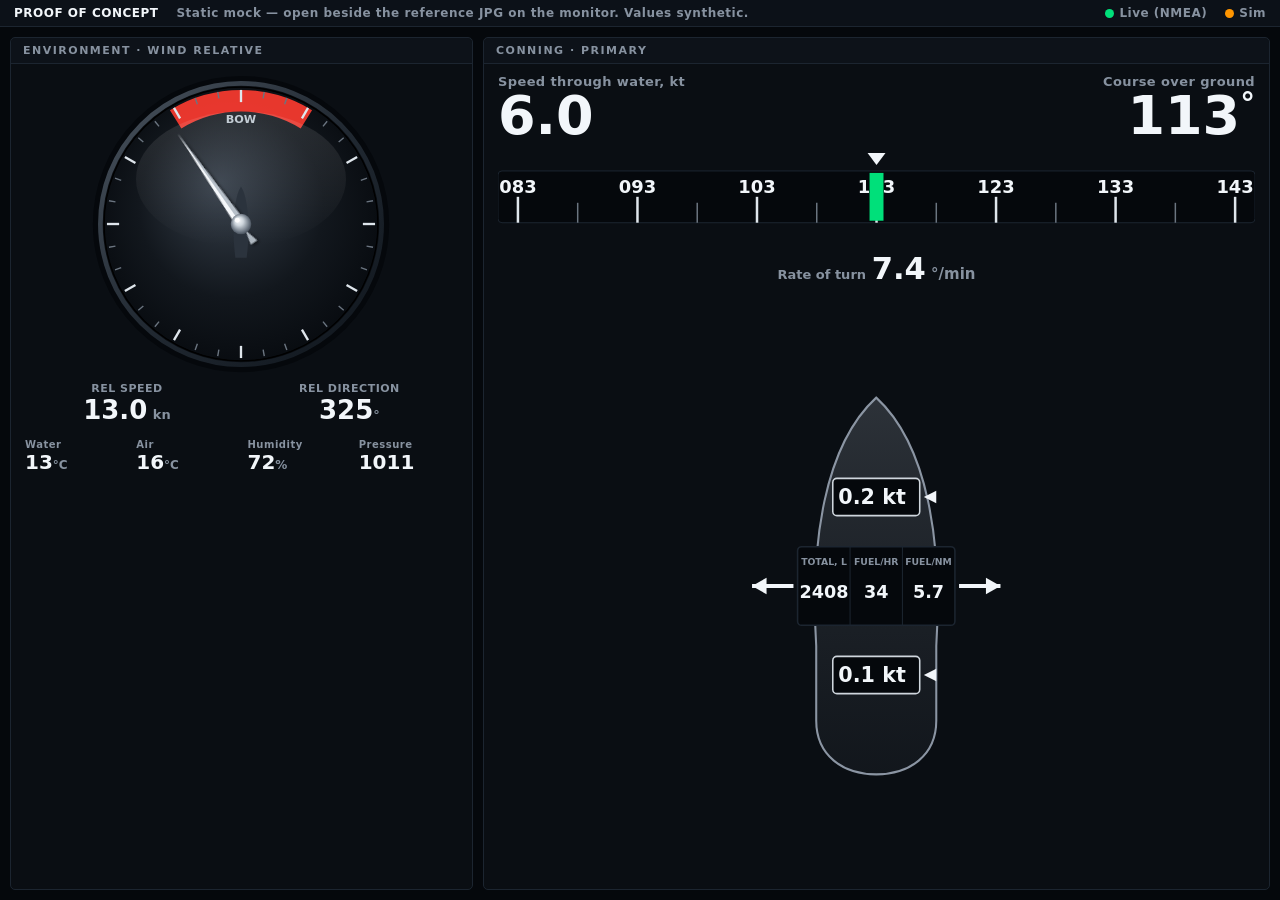
==== web/static/conning-poc.html @ 853f97e6 "conning: add static JPG-fidelity proof-of-concept page Standalone web/static/conning-poc.html (no ap" ====
<!doctype html>
<html lang="en">
<head>
<meta charset="utf-8">
<meta name="viewport" content="width=device-width, initial-scale=1">
<title>Conning POC</title>
<style>
  :root {
    --page: #05080c;
    --panel: #0a0e13;
    --panel-hdr: #0d1219;
    --seam: #1c2530;
    --white: #f2f6fa;
    --muted: #8792a0;
    --green: #00e07a;
    --red: #ff3b30;
    --orange: #ff9500;
    --sans: "Segoe UI", system-ui, -apple-system, Roboto, sans-serif;
  }
  * { box-sizing: border-box; }
  html, body { height: 100%; }
  body {
    margin: 0;
    background: var(--page);
    color: var(--white);
    font-family: var(--sans);
    font-weight: 700;
    display: flex;
    flex-direction: column;
    min-height: 100vh;
  }
  .poc-banner {
    font-size: 12px; font-weight: 600; letter-spacing: 0.5px;
    color: var(--muted); background: #0c1118; border-bottom: 1px solid var(--seam);
    padding: 6px 14px; display: flex; gap: 18px; align-items: center; flex-wrap: wrap;
  }
  .poc-banner b { color: var(--white); }
  .lgd { display: inline-flex; gap: 5px; align-items: center; font-weight: 700; }
  .lgd .d { width: 9px; height: 9px; border-radius: 50%; display: inline-block; }
  .lgd .d.live { background: var(--green); }
  .lgd .d.sim { background: var(--orange); }
  .poc-wrap {
    flex: 1; display: grid;
    grid-template-columns: minmax(320px, 1fr) minmax(460px, 1.7fr);
    gap: 10px; padding: 10px; align-items: stretch; min-height: 0;
  }
  .col { display: flex; flex-direction: column; gap: 10px; min-height: 0; }
  .panel {
    background: var(--panel);
    border: 1px solid var(--seam);
    border-radius: 5px;
    box-shadow: inset 0 1px 0 rgba(255,255,255,0.04);
    display: flex; flex-direction: column; min-height: 0;
  }
  .phdr {
    font-size: 11px; font-weight: 700; letter-spacing: 1.5px; color: var(--muted);
    text-transform: uppercase; padding: 6px 12px;
    background: var(--panel-hdr); border-bottom: 1px solid var(--seam);
    border-radius: 5px 5px 0 0; display: flex; justify-content: space-between; align-items: center;
  }
  .pbody { padding: 10px 14px; display: flex; flex-direction: column; gap: 8px; min-height: 0; flex: 1; }

  .dial-wrap { display: flex; justify-content: center; }
  .dial-wrap svg { width: 100%; height: auto; max-width: 300px; }
  .env-read { display: flex; justify-content: space-around; gap: 12px; text-align: center; }
  .env-read .lab { font-size: 11px; font-weight: 600; color: var(--muted); letter-spacing: 0.5px; }
  .env-read .val { font-size: 26px; font-weight: 700; }
  .env-read .unit { font-size: 13px; color: var(--muted); font-weight: 600; }
  .env-grid { display: grid; grid-template-columns: repeat(4, 1fr); gap: 6px 12px; margin-top: 6px; }
  .env-cell .lab { font-size: 10px; font-weight: 600; color: var(--muted); letter-spacing: 0.5px; }
  .env-cell .val { font-size: 20px; font-weight: 700; }
  .env-cell .unit { font-size: 12px; color: var(--muted); font-weight: 600; }

  .ctr-top { display: flex; justify-content: space-between; align-items: flex-start; }
  .ctr-top .lab { font-size: 13px; font-weight: 600; color: var(--muted); letter-spacing: 0.4px; }
  .hero { font-size: clamp(40px, 6vh, 66px); font-weight: 700; line-height: 1; }
  .hero .deg { font-size: 0.55em; vertical-align: top; }
  #cog-tape { width: 100%; height: auto; display: block; }
  .rot-line { text-align: center; }
  .rot-line .lab { font-size: 13px; font-weight: 600; color: var(--muted); }
  .rot-line .val { font-size: clamp(22px, 3.4vh, 34px); font-weight: 700; }
  .rot-line .unit { font-size: 15px; color: var(--muted); }
  .ship-wrap { flex: 1; display: flex; justify-content: center; align-items: center; min-height: 0; }
  .ship-wrap svg { width: auto; height: 100%; max-height: 46vh; max-width: 100%; }
</style>
</head>
<body>

<div class="poc-banner">
  <b>PROOF OF CONCEPT</b>
  <span>Static mock — open beside the reference JPG on the monitor. Values synthetic.</span>
  <span class="spacer" style="flex:1"></span>
  <span class="lgd"><span class="d live"></span> Live (NMEA)</span>
  <span class="lgd"><span class="d sim"></span> Sim</span>
</div>

<div class="poc-wrap">

  <!-- ============ LEFT: glossy relative-wind dial + environment ============ -->
  <div class="col">
    <div class="panel" style="flex:1;">
      <div class="phdr"><span>Environment · Wind relative</span></div>
      <div class="pbody">
        <div class="dial-wrap">
          <svg viewBox="0 0 320 320" aria-label="relative wind">
            <defs>
              <radialGradient id="faceGrad" cx="50%" cy="50%" r="62%" fx="42%" fy="35%">
                <stop offset="0%" stop-color="#37404b"/>
                <stop offset="55%" stop-color="#12171d"/>
                <stop offset="100%" stop-color="#04070b"/>
              </radialGradient>
              <linearGradient id="bezelGrad" x1="0" y1="0" x2="1" y2="1">
                <stop offset="0%" stop-color="#4a545f"/>
                <stop offset="50%" stop-color="#222a33"/>
                <stop offset="100%" stop-color="#0e141b"/>
              </linearGradient>
              <linearGradient id="glassGrad" x1="0" y1="0" x2="0" y2="1">
                <stop offset="0%" stop-color="#ffffff" stop-opacity="0.11"/>
                <stop offset="100%" stop-color="#ffffff" stop-opacity="0"/>
              </linearGradient>
              <radialGradient id="hubGrad" cx="50%" cy="50%" r="60%" fx="35%" fy="30%">
                <stop offset="0%" stop-color="#ffffff"/>
                <stop offset="35%" stop-color="#cdd5dc"/>
                <stop offset="75%" stop-color="#67717d"/>
                <stop offset="100%" stop-color="#262e37"/>
              </radialGradient>
              <clipPath id="faceClip"><circle cx="160" cy="160" r="145"/></clipPath>
              <filter id="needleShadow" x="-40%" y="-40%" width="180%" height="180%">
                <feDropShadow dx="1.5" dy="2.5" stdDeviation="1.5" flood-color="#000" flood-opacity="0.55"/>
              </filter>
              <line id="tk-min" x1="160" y1="17" x2="160" y2="24" stroke="#6b7580" stroke-width="1.5"/>
              <line id="tk-maj" x1="160" y1="17" x2="160" y2="30" stroke="#dfe6ec" stroke-width="2.5"/>
            </defs>

            <!-- bezel: outer dark ring, light-catching middle, inner hairline -->
            <circle cx="160" cy="160" r="155" fill="none" stroke="#05080c" stroke-width="6"/>
            <circle cx="160" cy="160" r="150" fill="none" stroke="url(#bezelGrad)" stroke-width="5"/>
            <circle cx="160" cy="160" r="146" fill="none" stroke="#000000" stroke-width="1.5"/>

            <!-- glossy face -->
            <circle cx="160" cy="160" r="145" fill="url(#faceGrad)"/>

            <g clip-path="url(#faceClip)">
              <!-- filled red danger sector (top, ±32°) -->
              <path d="M84.2,38.7 A143,143 0 0 1 235.8,38.7 L223.6,58.2 A120,120 0 0 0 96.4,58.2 Z"
                    fill="#ff3b30" fill-opacity="0.9"/>
              <!-- glass highlight over the upper face -->
              <ellipse cx="160" cy="112" rx="112" ry="72" fill="url(#glassGrad)"/>
            </g>

            <!-- rim ticks: minors (10deg) + majors (30deg) via rotated <use> -->
            <g>
              <use href="#tk-min" transform="rotate(10 160 160)"/>
              <use href="#tk-min" transform="rotate(20 160 160)"/>
              <use href="#tk-min" transform="rotate(40 160 160)"/>
              <use href="#tk-min" transform="rotate(50 160 160)"/>
              <use href="#tk-min" transform="rotate(70 160 160)"/>
              <use href="#tk-min" transform="rotate(80 160 160)"/>
              <use href="#tk-min" transform="rotate(100 160 160)"/>
              <use href="#tk-min" transform="rotate(110 160 160)"/>
              <use href="#tk-min" transform="rotate(130 160 160)"/>
              <use href="#tk-min" transform="rotate(140 160 160)"/>
              <use href="#tk-min" transform="rotate(160 160 160)"/>
              <use href="#tk-min" transform="rotate(170 160 160)"/>
              <use href="#tk-min" transform="rotate(190 160 160)"/>
              <use href="#tk-min" transform="rotate(200 160 160)"/>
              <use href="#tk-min" transform="rotate(220 160 160)"/>
              <use href="#tk-min" transform="rotate(230 160 160)"/>
              <use href="#tk-min" transform="rotate(250 160 160)"/>
              <use href="#tk-min" transform="rotate(260 160 160)"/>
              <use href="#tk-min" transform="rotate(280 160 160)"/>
              <use href="#tk-min" transform="rotate(290 160 160)"/>
              <use href="#tk-min" transform="rotate(310 160 160)"/>
              <use href="#tk-min" transform="rotate(320 160 160)"/>
              <use href="#tk-min" transform="rotate(340 160 160)"/>
              <use href="#tk-min" transform="rotate(350 160 160)"/>
              <use href="#tk-maj" transform="rotate(0 160 160)"/>
              <use href="#tk-maj" transform="rotate(30 160 160)"/>
              <use href="#tk-maj" transform="rotate(60 160 160)"/>
              <use href="#tk-maj" transform="rotate(90 160 160)"/>
              <use href="#tk-maj" transform="rotate(120 160 160)"/>
              <use href="#tk-maj" transform="rotate(150 160 160)"/>
              <use href="#tk-maj" transform="rotate(180 160 160)"/>
              <use href="#tk-maj" transform="rotate(210 160 160)"/>
              <use href="#tk-maj" transform="rotate(240 160 160)"/>
              <use href="#tk-maj" transform="rotate(270 160 160)"/>
              <use href="#tk-maj" transform="rotate(300 160 160)"/>
              <use href="#tk-maj" transform="rotate(330 160 160)"/>
            </g>
            <!-- BOW label at top -->
            <text x="160" y="52" fill="#c3ccd4" font-size="12" font-family="Segoe UI, system-ui, sans-serif" font-weight="700" text-anchor="middle">BOW</text>

            <!-- faint ship silhouette at centre (bow up) -->
            <path d="M160,120 C168,132 170,168 166,196 L154,196 C150,168 152,132 160,120 Z" fill="#2b333d"/>

            <!-- 3D needle (points to apparent-wind bearing) -->
            <g filter="url(#needleShadow)" transform="rotate(325 160 160)">
              <polygon points="160,42 155,152 160,152" fill="#f4f7fa"/>
              <polygon points="160,42 165,152 160,152" fill="#b7c0c9"/>
              <polygon points="160,168 156,184 164,184" fill="#aeb7c0"/>
            </g>

            <!-- chrome hub + specular dot -->
            <circle cx="160" cy="160" r="11" fill="url(#hubGrad)"/>
            <circle cx="156" cy="156" r="2.6" fill="#ffffff" fill-opacity="0.9"/>
          </svg>
        </div>
        <div class="env-read">
          <div>
            <div class="lab">REL SPEED</div>
            <div><span class="val">13.0</span> <span class="unit">kn</span></div>
          </div>
          <div>
            <div class="lab">REL DIRECTION</div>
            <div><span class="val">325</span><span class="unit">°</span></div>
          </div>
        </div>
        <div class="env-grid">
          <div class="env-cell"><div class="lab">Water</div><div><span class="val">13</span><span class="unit">°C</span></div></div>
          <div class="env-cell"><div class="lab">Air</div><div><span class="val">16</span><span class="unit">°C</span></div></div>
          <div class="env-cell"><div class="lab">Humidity</div><div><span class="val">72</span><span class="unit">%</span></div></div>
          <div class="env-cell"><div class="lab">Pressure</div><div><span class="val">1011</span></div></div>
        </div>
      </div>
    </div>
  </div>

  <!-- ============ RIGHT: center-column mock (JPG proportions) ============ -->
  <div class="col">
    <div class="panel" style="flex:1;">
      <div class="phdr"><span>Conning · Primary</span></div>
      <div class="pbody">

        <div class="ctr-top">
          <div>
            <div class="lab">Speed through water, kt</div>
            <div class="hero">6.0</div>
          </div>
          <div style="text-align:right;">
            <div class="lab">Course over ground</div>
            <div class="hero">113<span class="deg">°</span></div>
          </div>
        </div>

        <!-- COG tape: dark band, white ticks/numerals, bright-green current segment + caret -->
        <svg id="cog-tape" viewBox="0 0 760 92" aria-label="course over ground tape">
          <rect x="0" y="20" width="760" height="52" rx="4" fill="#05080c" stroke="#1c2530"/>
          <!-- minor ticks every 5deg -->
          <g stroke="#6b7580" stroke-width="1.5">
            <line x1="80" y1="52" x2="80" y2="72"/>
            <line x1="200" y1="52" x2="200" y2="72"/>
            <line x1="320" y1="52" x2="320" y2="72"/>
            <line x1="440" y1="52" x2="440" y2="72"/>
            <line x1="560" y1="52" x2="560" y2="72"/>
            <line x1="680" y1="52" x2="680" y2="72"/>
          </g>
          <!-- major ticks every 10deg with numerals -->
          <g stroke="#dfe6ec" stroke-width="2.5">
            <line x1="20" y1="46" x2="20" y2="72"/>
            <line x1="140" y1="46" x2="140" y2="72"/>
            <line x1="260" y1="46" x2="260" y2="72"/>
            <line x1="380" y1="46" x2="380" y2="72"/>
            <line x1="500" y1="46" x2="500" y2="72"/>
            <line x1="620" y1="46" x2="620" y2="72"/>
            <line x1="740" y1="46" x2="740" y2="72"/>
          </g>
          <g fill="#f2f6fa" font-family="Segoe UI, system-ui, sans-serif" font-size="18" font-weight="700" text-anchor="middle">
            <text x="20" y="42">083</text>
            <text x="140" y="42">093</text>
            <text x="260" y="42">103</text>
            <text x="380" y="42">113</text>
            <text x="500" y="42">123</text>
            <text x="620" y="42">133</text>
            <text x="740" y="42">143</text>
          </g>
          <!-- current COG segment (113 -> centre) + caret -->
          <rect x="373" y="22" width="14" height="48" fill="#00e07a"/>
          <polygon points="380,14 371,2 389,2" fill="#f2f6fa"/>
        </svg>

        <div class="rot-line">
          <span class="lab">Rate of turn</span>
          <span class="val">7.4</span><span class="unit"> °/min</span>
        </div>

        <!-- dominant ship: large semi-transparent hull, speed boxes, fuel table, athwartships arrows -->
        <div class="ship-wrap">
          <svg viewBox="0 0 300 400" aria-label="ship schematic">
            <defs>
              <linearGradient id="hullGrad" x1="0" y1="0" x2="0" y2="1">
                <stop offset="0%" stop-color="#9aa4b0" stop-opacity="0.24"/>
                <stop offset="100%" stop-color="#5a6470" stop-opacity="0.10"/>
              </linearGradient>
            </defs>
            <!-- hull, bow up -->
            <path d="M150,18 C200,64 214,158 208,258 L208,330 C208,364 182,382 150,382 C118,382 92,364 92,330 L92,258 C86,158 100,64 150,18 Z"
                  fill="url(#hullGrad)" stroke="#8b95a3" stroke-width="2"/>

            <!-- athwartships arrows (lateral motion) -->
            <g fill="#f2f6fa" stroke="#f2f6fa" stroke-width="4">
              <line x1="70" y1="200" x2="30" y2="200"/>
              <polygon points="30,200 44,192 44,208" stroke="none"/>
              <line x1="230" y1="200" x2="270" y2="200"/>
              <polygon points="270,200 256,192 256,208" stroke="none"/>
            </g>

            <!-- upper speed box -->
            <g>
              <rect x="108" y="96" width="84" height="36" rx="4" fill="#05080c" stroke="#cfd6dd" stroke-width="1.5"/>
              <text x="146" y="121" fill="#f2f6fa" font-family="Segoe UI, system-ui, sans-serif" font-size="20" font-weight="700" text-anchor="middle">0.2 kt</text>
              <polygon points="196,114 208,108 208,120" fill="#f2f6fa"/>
            </g>
            <!-- lower speed box -->
            <g>
              <rect x="108" y="268" width="84" height="36" rx="4" fill="#05080c" stroke="#cfd6dd" stroke-width="1.5"/>
              <text x="146" y="293" fill="#f2f6fa" font-family="Segoe UI, system-ui, sans-serif" font-size="20" font-weight="700" text-anchor="middle">0.1 kt</text>
              <polygon points="196,286 208,280 208,292" fill="#f2f6fa"/>
            </g>

            <!-- central fuel table -->
            <g>
              <rect x="74" y="162" width="152" height="76" rx="4" fill="#05080c" stroke="#1c2530" stroke-width="1.5"/>
              <line x1="124.7" y1="162" x2="124.7" y2="238" stroke="#1c2530"/>
              <line x1="175.3" y1="162" x2="175.3" y2="238" stroke="#1c2530"/>
              <g fill="#8792a0" font-family="Segoe UI, system-ui, sans-serif" font-size="9" font-weight="600" text-anchor="middle">
                <text x="99.5" y="180">TOTAL, L</text>
                <text x="150" y="180">FUEL/HR</text>
                <text x="200.5" y="180">FUEL/NM</text>
              </g>
              <g fill="#f2f6fa" font-family="Segoe UI, system-ui, sans-serif" font-size="17" font-weight="700" text-anchor="middle">
                <text x="99.5" y="212">2408</text>
                <text x="150" y="212">34</text>
                <text x="200.5" y="212">5.7</text>
              </g>
            </g>
          </svg>
        </div>

      </div>
    </div>
  </div>

</div>

</body>
</html>
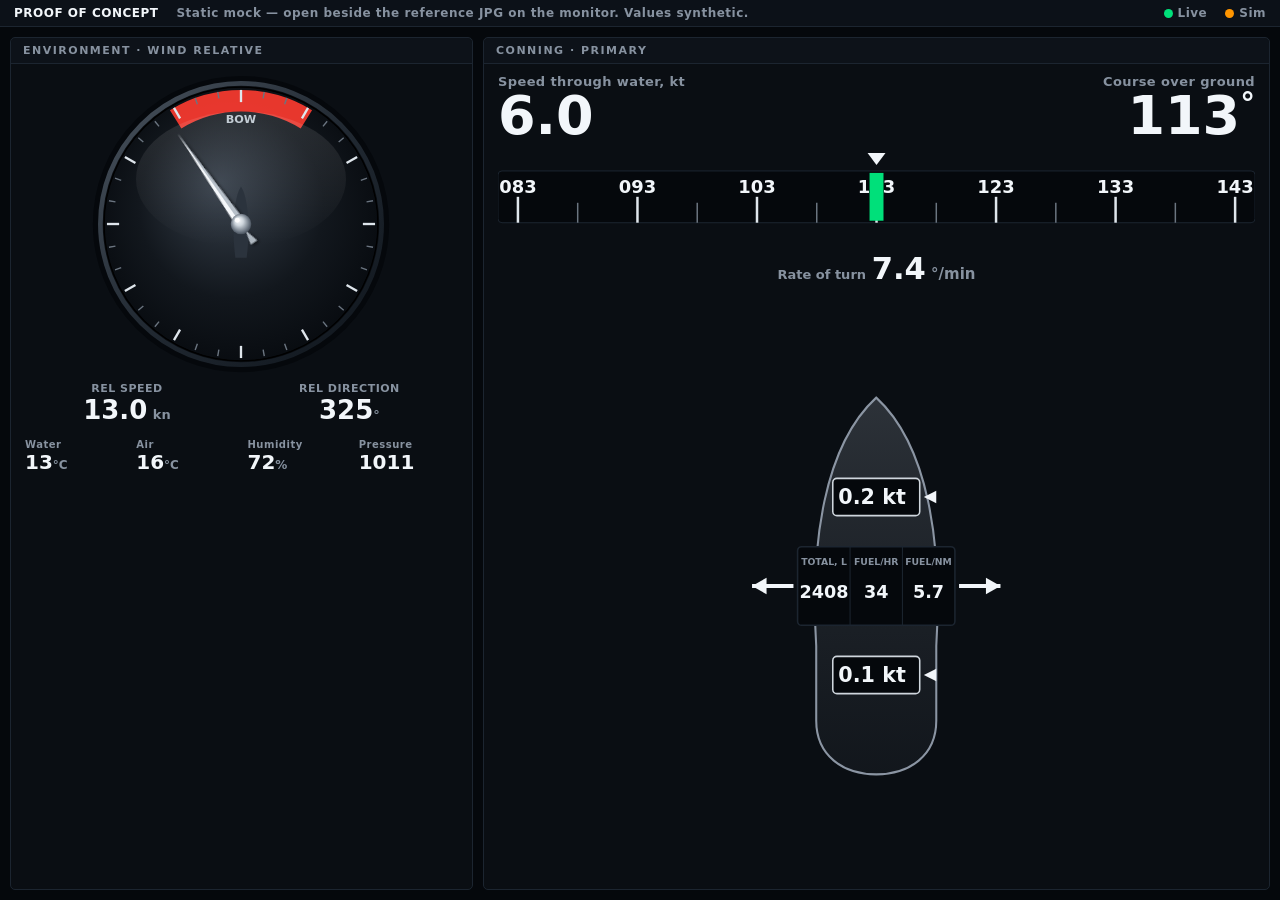
==== commit e0ac34d5: "conning: JPG-fidelity redesign checkpoint 1 (material + hero) - Palette to POC chroma (bold-white te" ====
--- a/web/static/conning-poc.html
+++ b/web/static/conning-poc.html
@@ -90,7 +90,7 @@
   <b>PROOF OF CONCEPT</b>
   <span>Static mock — open beside the reference JPG on the monitor. Values synthetic.</span>
   <span class="spacer" style="flex:1"></span>
-  <span class="lgd"><span class="d live"></span> Live (NMEA)</span>
+  <span class="lgd"><span class="d live"></span> Live</span>
   <span class="lgd"><span class="d sim"></span> Sim</span>
 </div>
 
